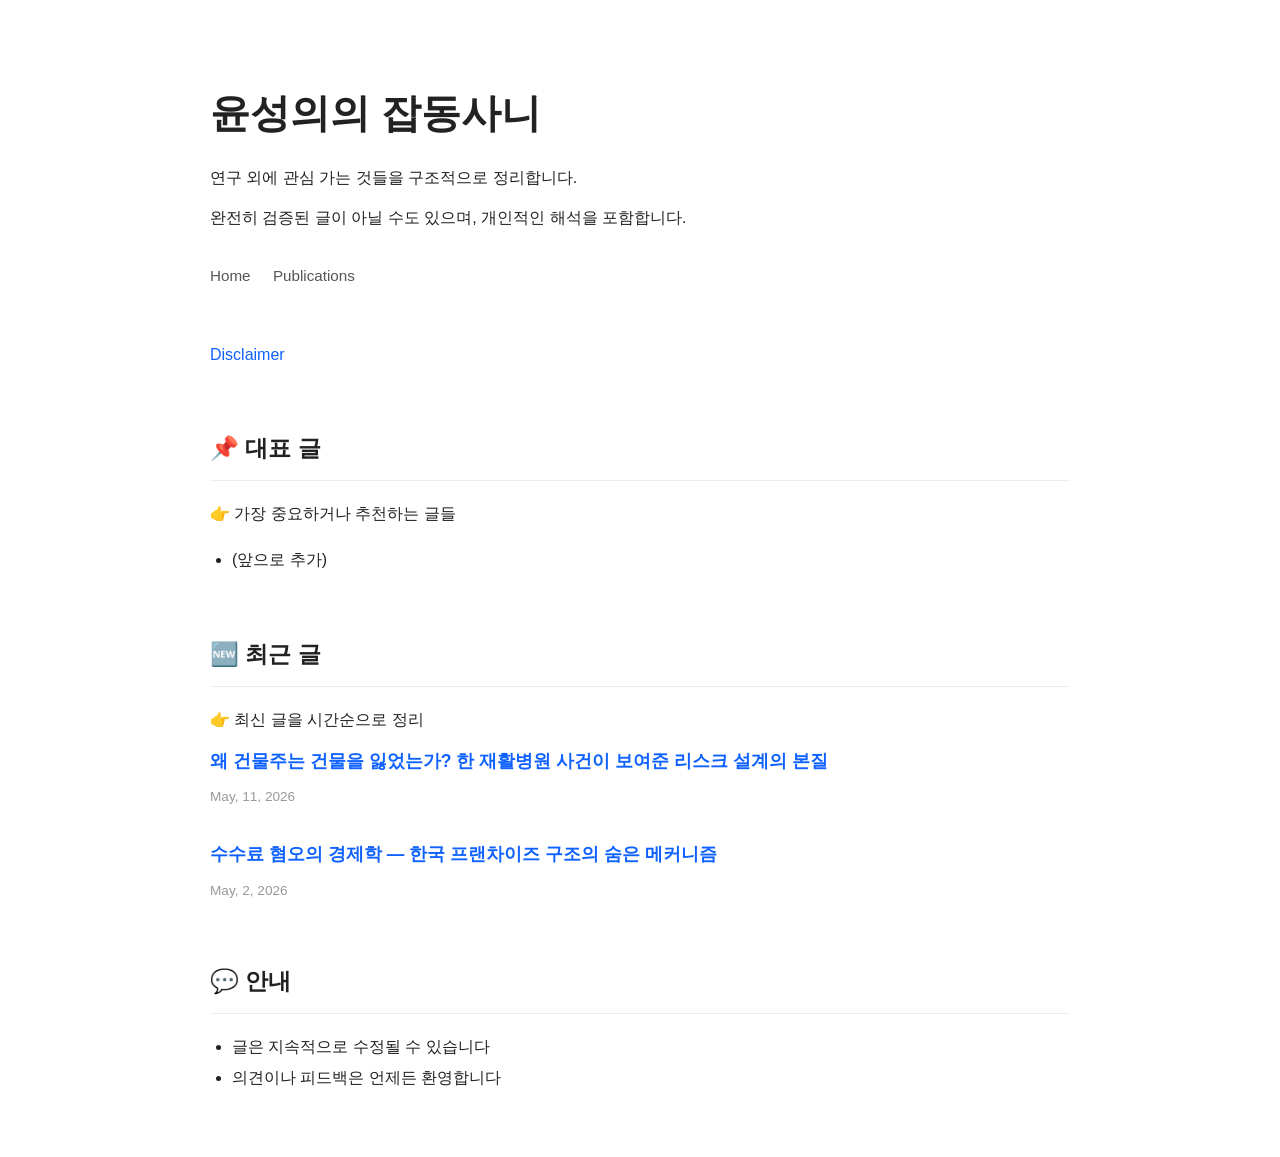
==== essays/index.html @ 069a01f1 "Update index.html" ====
<!DOCTYPE html>
<html lang="ko">
<head>
  <meta charset="UTF-8">
  <meta name="viewport" content="width=device-width, initial-scale=1.0">

  <title>윤성의의 잡동사니</title>

  <meta name="description"
        content="연구 외에 관심 가는 것들을 구조적으로 정리합니다. AI, 기술, 사회, 리스크, 철학 등에 대한 생각들.">

  <style>

    body {
      max-width: 860px;
      margin: 0 auto;
      padding: 48px 24px;
      font-family: -apple-system, BlinkMacSystemFont, sans-serif;
      line-height: 1.9;
      color: #222;
      background: #fff;
    }

    h1 {
      font-size: 2.5em;
      margin-bottom: 12px;
    }

    p {
      margin: 0.6em 0;
    }

    a {
      color: #0f62fe;
      text-decoration: none;
    }

    a:hover {
      text-decoration: underline;
    }

    .section {
      margin-top: 56px;
    }

    .section-title {
      font-size: 1.45em;
      font-weight: 700;
      margin-bottom: 18px;
      border-bottom: 1px solid #eee;
      padding-bottom: 10px;
    }

    .entry {
      margin-bottom: 28px;
    }

    .entry-title {
      font-size: 1.1em;
      font-weight: 600;
    }

    .entry-desc {
      color: #666;
      margin-top: 6px;
      font-size: 0.95em;
    }

    .entry-date {
  color: #999;
  font-size: 0.85em;
  margin-top: 6px;
}
    .top-links {
      margin-top: 28px;
      margin-bottom: 48px;
    }

    .top-links a {
      margin-right: 18px;
      color: #555;
      font-size: 0.95em;
    }

    .notice {
      color: #666;
      margin-top: 18px;
    }

    ul {
      padding-left: 22px;
    }

  </style>
</head>

<body>

  <h1>윤성의의 잡동사니</h1>

  <p>
    연구 외에 관심 가는 것들을 구조적으로 정리합니다.
  </p>

  <p>
    완전히 검증된 글이 아닐 수도 있으며, 개인적인 해석을 포함합니다.
  </p>

  <div class="top-links">
    <a href="/">Home</a>
    <a href="https://sgvr.kaist.ac.kr/category/papers/paper-international/">
      Publications
    </a>
  </div>

  <p>
    <a href="disclaimer.html">Disclaimer</a>
  </p>

  <div class="section">

    <div class="section-title">
      📌 대표 글
    </div>

    <p>
      👉 가장 중요하거나 추천하는 글들
    </p>

    <ul>
      <li>(앞으로 추가)</li>
    </ul>

  </div>

  <div class="section">

    <div class="section-title">
      🆕 최근 글
    </div>

    <p>
      👉 최신 글을 시간순으로 정리
    </p>

    <div class="entry">

      <div class="entry-title">
        <a href="why-landlord-lost-building.html">
         왜 건물주는 건물을 잃었는가? 한 재활병원 사건이 보여준 리스크 설계의 본질    
        </a>
      </div>

  <div class="entry-date">
    May, 11, 2026
  </div>
    </div>

    <div class="entry">

      <div class="entry-title">
   <a href="economics-of-fee-aversion.html">
수수료 혐오의 경제학 — 한국 프랜차이즈 구조의 숨은 메커니즘  
        </a>
      </div>
  <div class="entry-date">
    May, 2, 2026
  </div>


    </div>

  </div>

  <div class="section">

    <div class="section-title">
      💬 안내
    </div>

    <ul>
      <li>글은 지속적으로 수정될 수 있습니다</li>
      <li>의견이나 피드백은 언제든 환영합니다</li>
    </ul>

  </div>

</body>
</html>
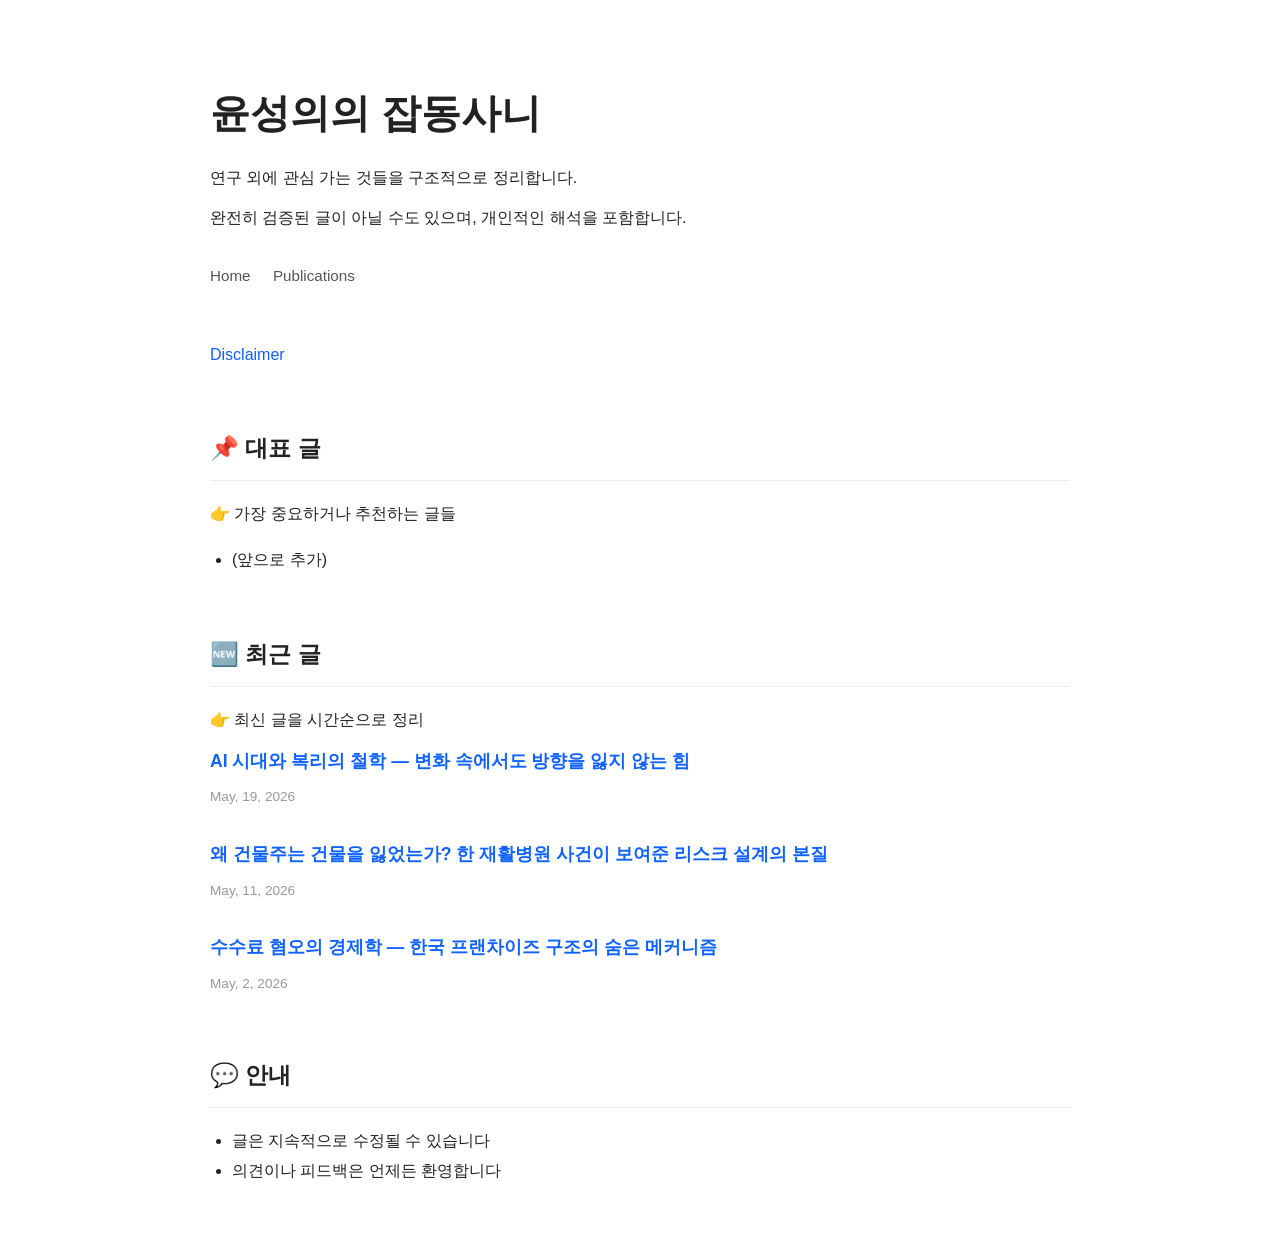
==== commit ac31dfeb: "Update index.html" ====
--- a/essays/index.html
+++ b/essays/index.html
@@ -145,6 +145,20 @@
 
     <div class="entry">
 
+  <div class="entry-title">
+    <a href="ai-compounding-philosophy.html">
+      AI 시대와 복리의 철학 — 변화 속에서도 방향을 잃지 않는 힘
+    </a>
+  </div>
+
+  <div class="entry-date">
+    May, 19, 2026
+  </div>
+
+</div>
+
+    <div class="entry">
+
       <div class="entry-title">
         <a href="why-landlord-lost-building.html">
          왜 건물주는 건물을 잃었는가? 한 재활병원 사건이 보여준 리스크 설계의 본질    
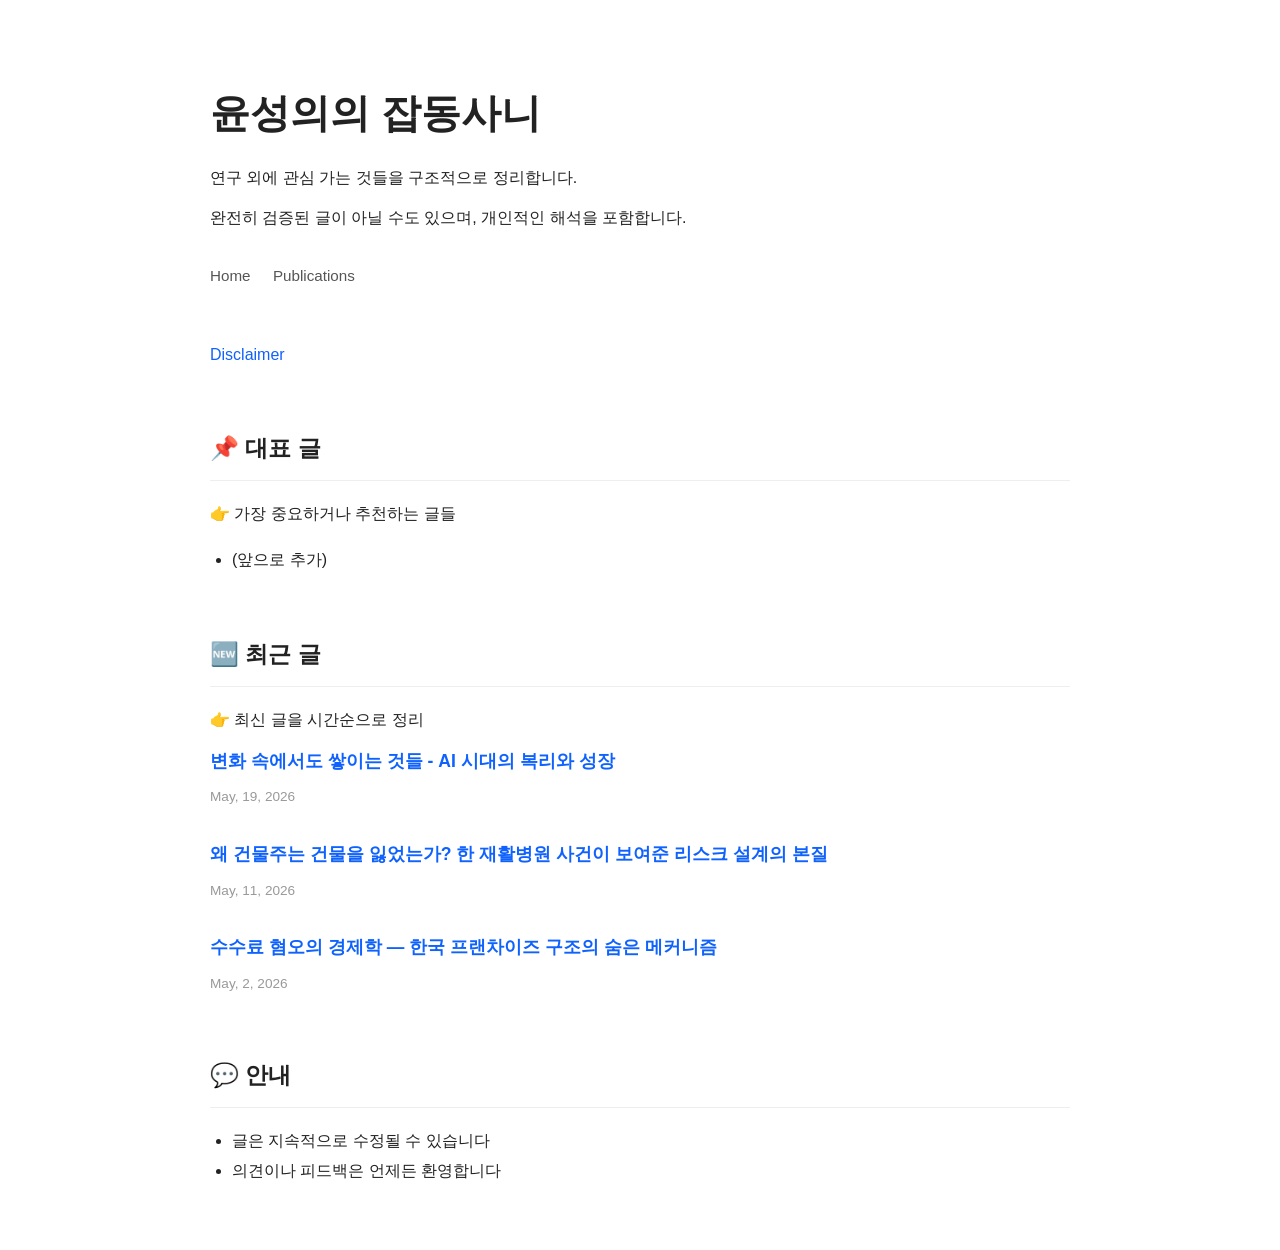
==== commit 81ffef27: "Update index.html" ====
--- a/essays/index.html
+++ b/essays/index.html
@@ -146,8 +146,8 @@
     <div class="entry">
 
   <div class="entry-title">
-    <a href="ai-compounding-philosophy.html">
-      AI 시대와 복리의 철학 — 변화 속에서도 방향을 잃지 않는 힘
+    <a href="things-that-accumulate-amid-change.html">
+      변화 속에서도 쌓이는 것들 - AI 시대의 복리와 성장
     </a>
   </div>
 
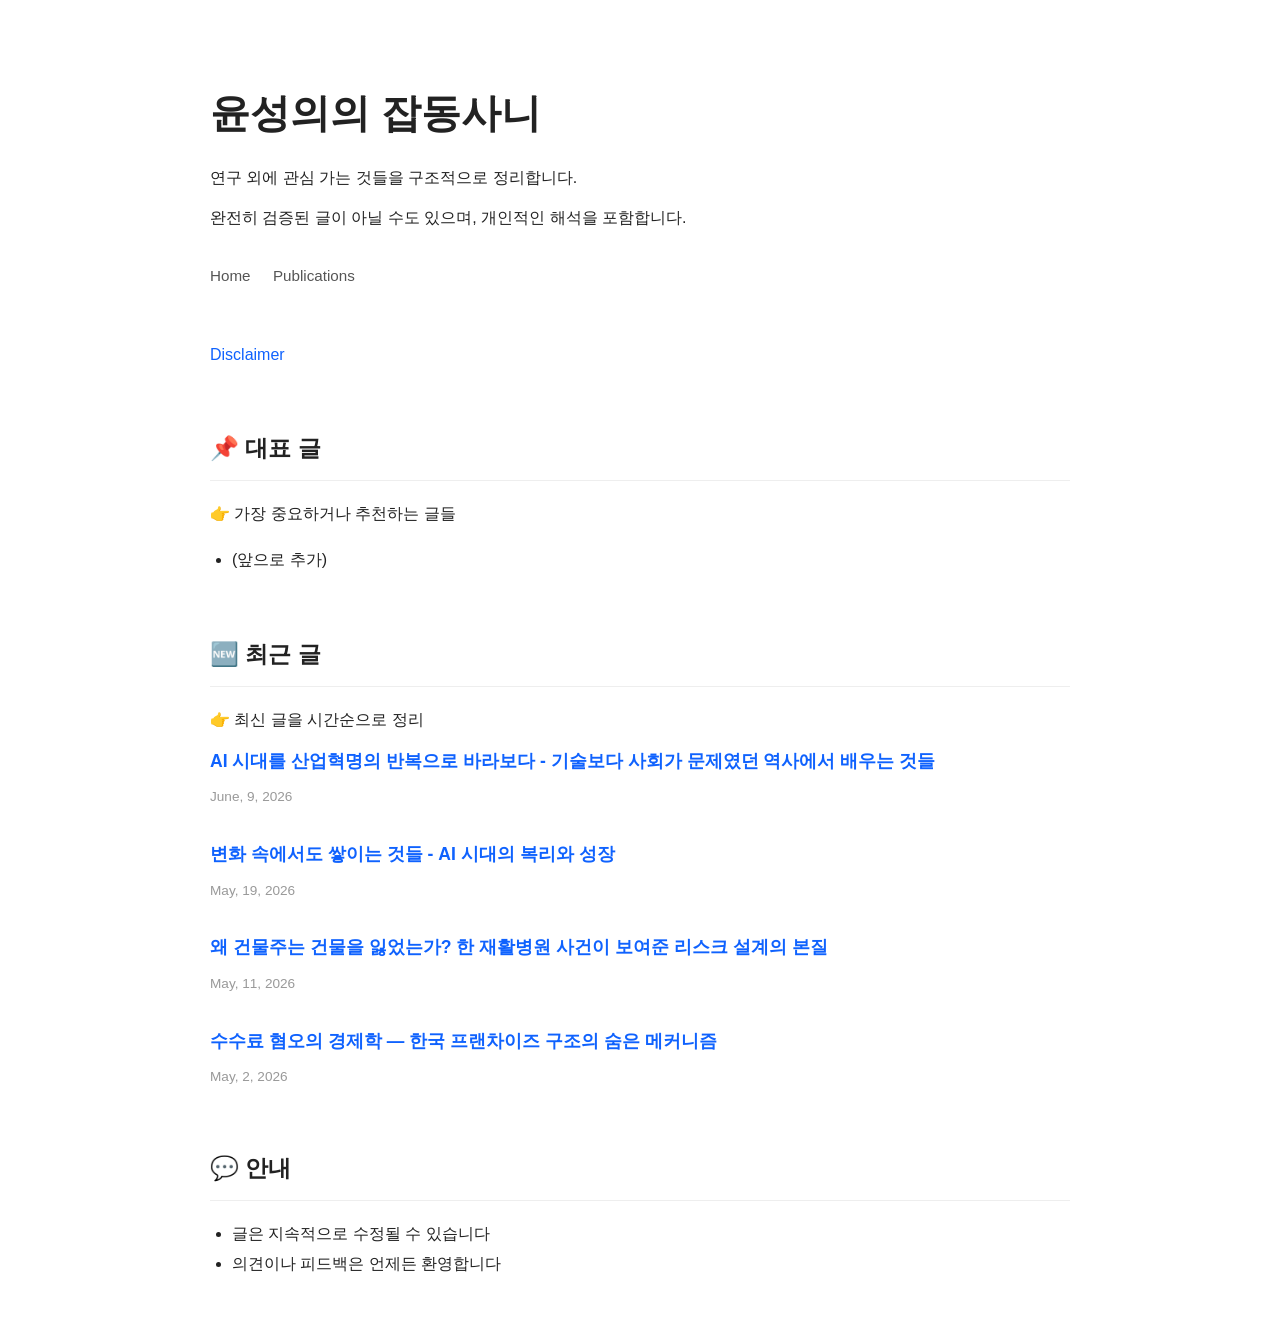
==== commit 84365a32: "Update index.html" ====
--- a/essays/index.html
+++ b/essays/index.html
@@ -107,7 +107,7 @@
   </p>
 
   <div class="top-links">
-    <a href="/">Home</a>
+    <a href="https://sgvr.kaist.ac.kr/~sungeui/">Home</a>
     <a href="https://sgvr.kaist.ac.kr/category/papers/paper-international/">
       Publications
     </a>
@@ -143,6 +143,21 @@
       👉 최신 글을 시간순으로 정리
     </p>
 
+
+  <div class="entry">
+  <div class="entry-title">
+    <a href="ai-industrial-revolution-essay.html">
+    AI 시대를 산업혁명의 반복으로 바라보다 - 
+기술보다 사회가 문제였던 역사에서 배우는 것들
+    </a>
+  </div>
+
+  <div class="entry-date">
+    June, 9, 2026
+  </div>
+
+</div>
+    
     <div class="entry">
 
   <div class="entry-title">
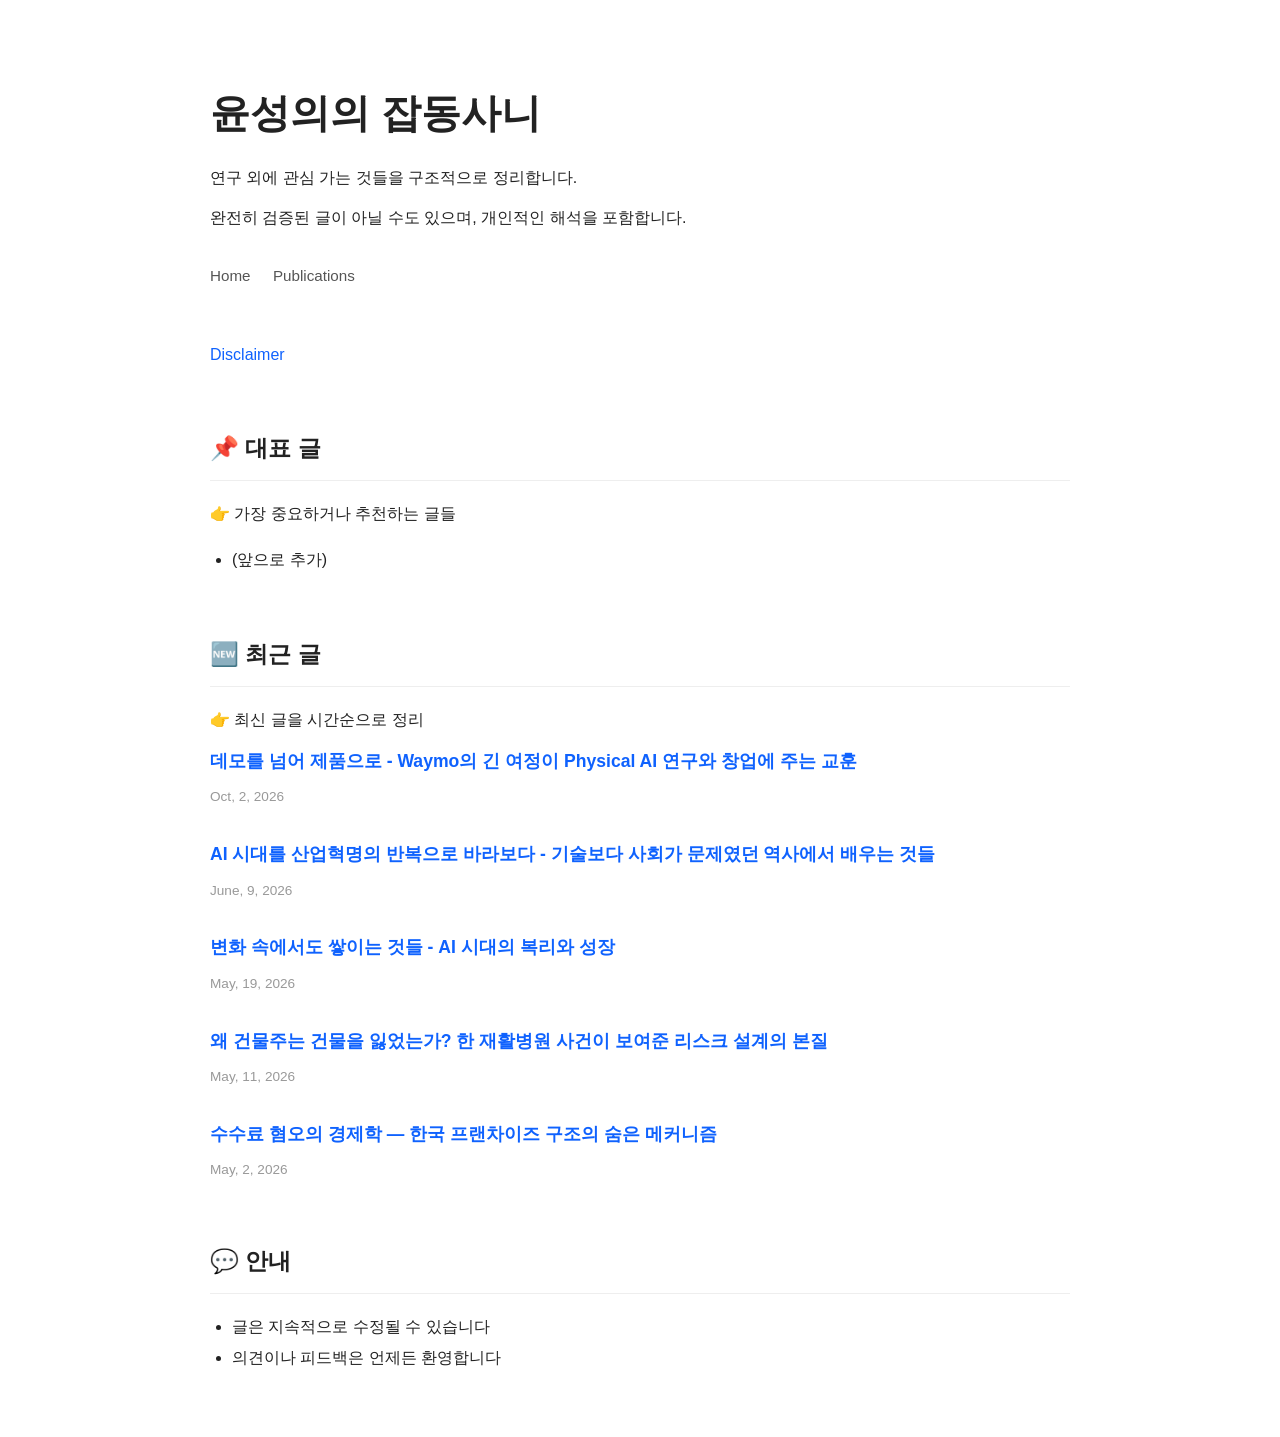
==== commit d9696a36: "Update index.html" ====
--- a/essays/index.html
+++ b/essays/index.html
@@ -143,7 +143,19 @@
       👉 최신 글을 시간순으로 정리
     </p>
 
-
+  <div class="entry">
+  <div class="entry-title">
+    <a href="waymo-physical-ai-essay.html">
+    데모를 넘어 제품으로 -
+Waymo의 긴 여정이 Physical AI 연구와 창업에 주는 교훈
+    </a>
+  </div>
+  <div class="entry-date">
+    Oct, 2, 2026
+  </div>
+</div>
+
+    
   <div class="entry">
   <div class="entry-title">
     <a href="ai-industrial-revolution-essay.html">
@@ -151,12 +163,12 @@
 기술보다 사회가 문제였던 역사에서 배우는 것들
     </a>
   </div>
-
   <div class="entry-date">
     June, 9, 2026
   </div>
-
 </div>
+
+    
     
     <div class="entry">
 
